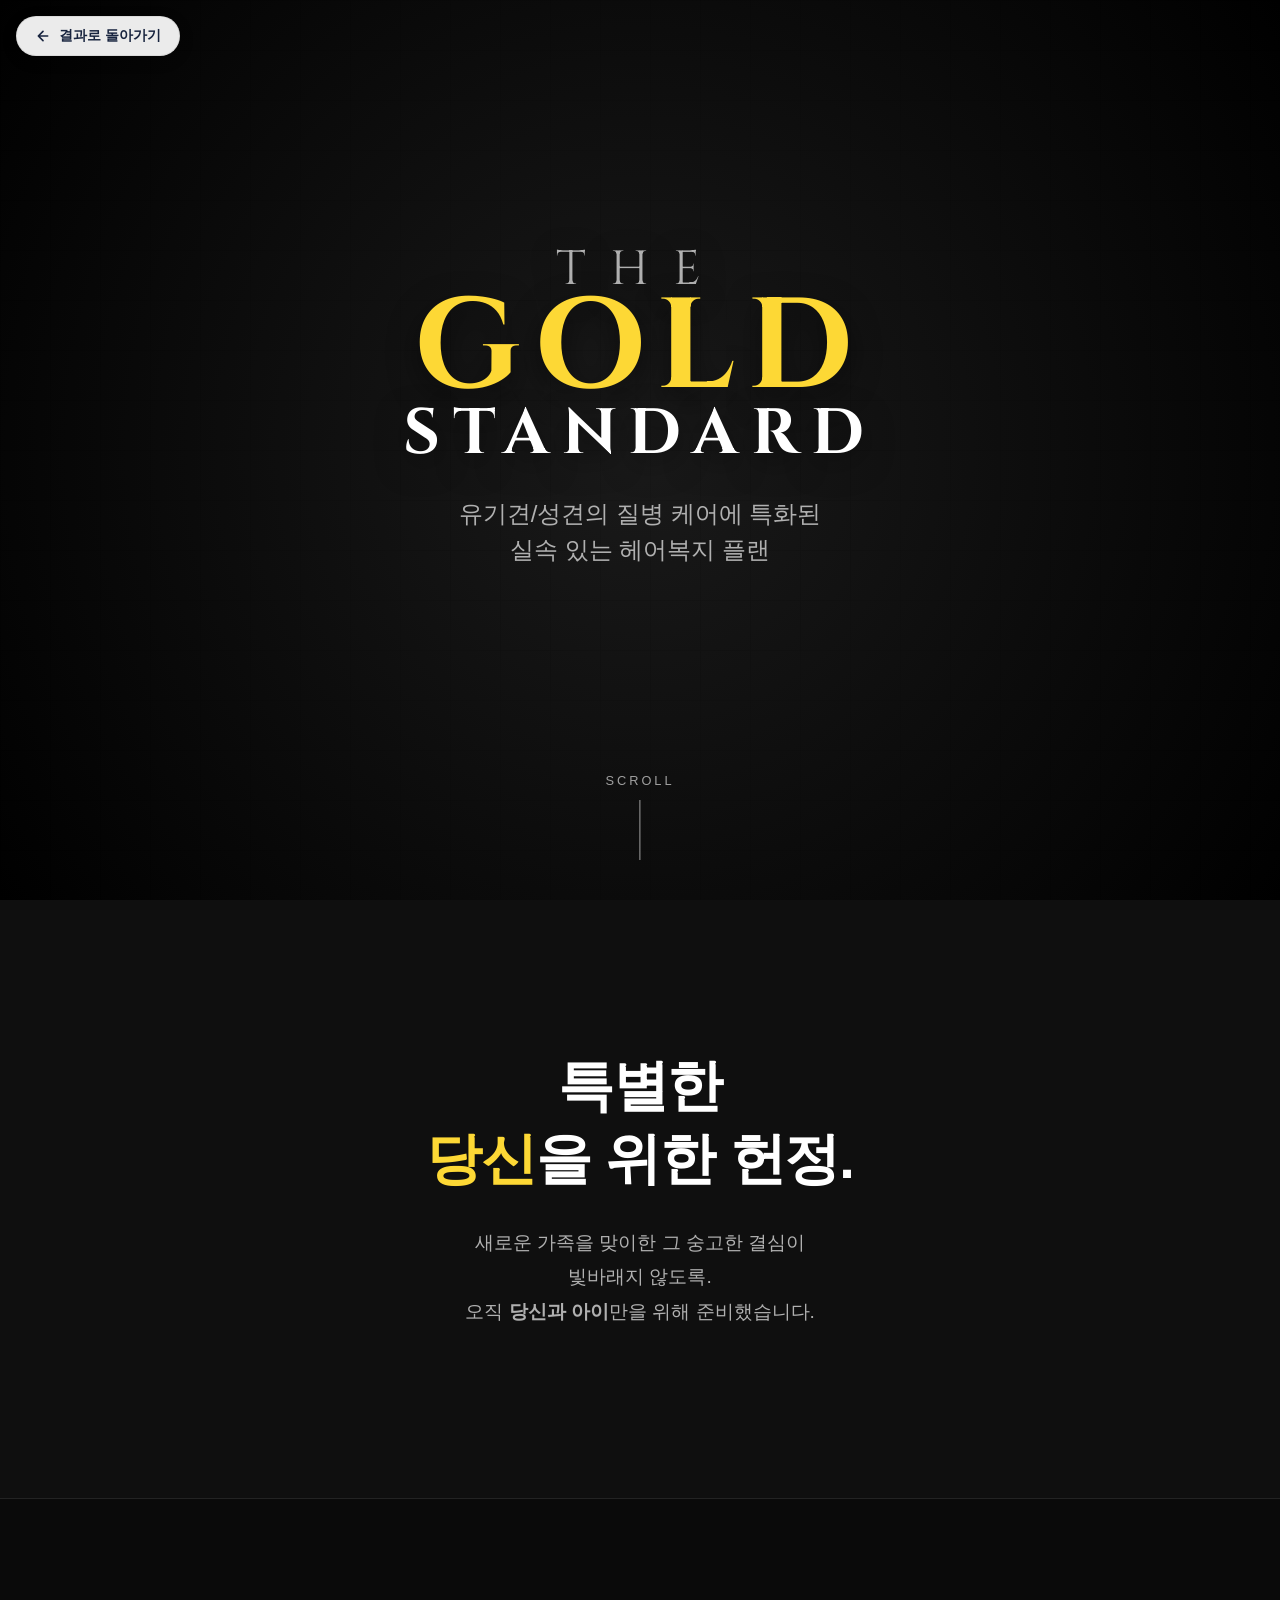
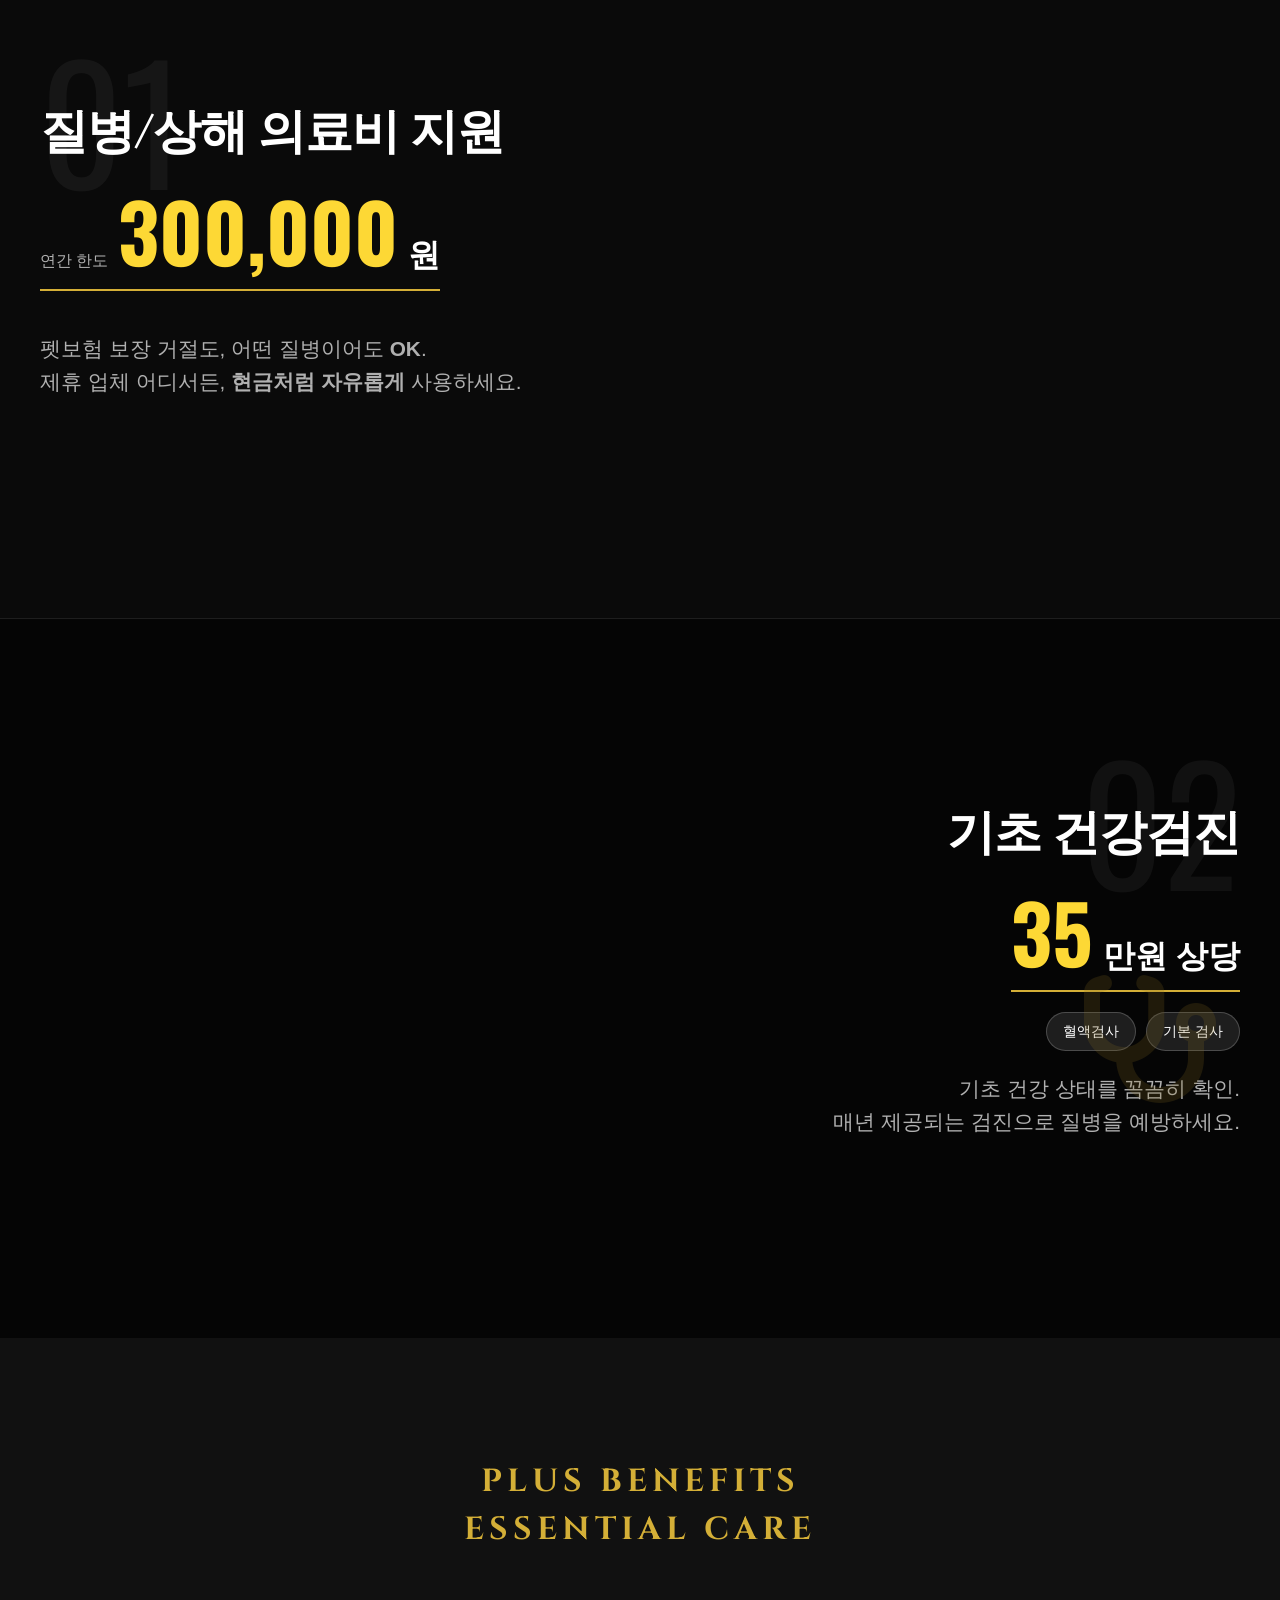
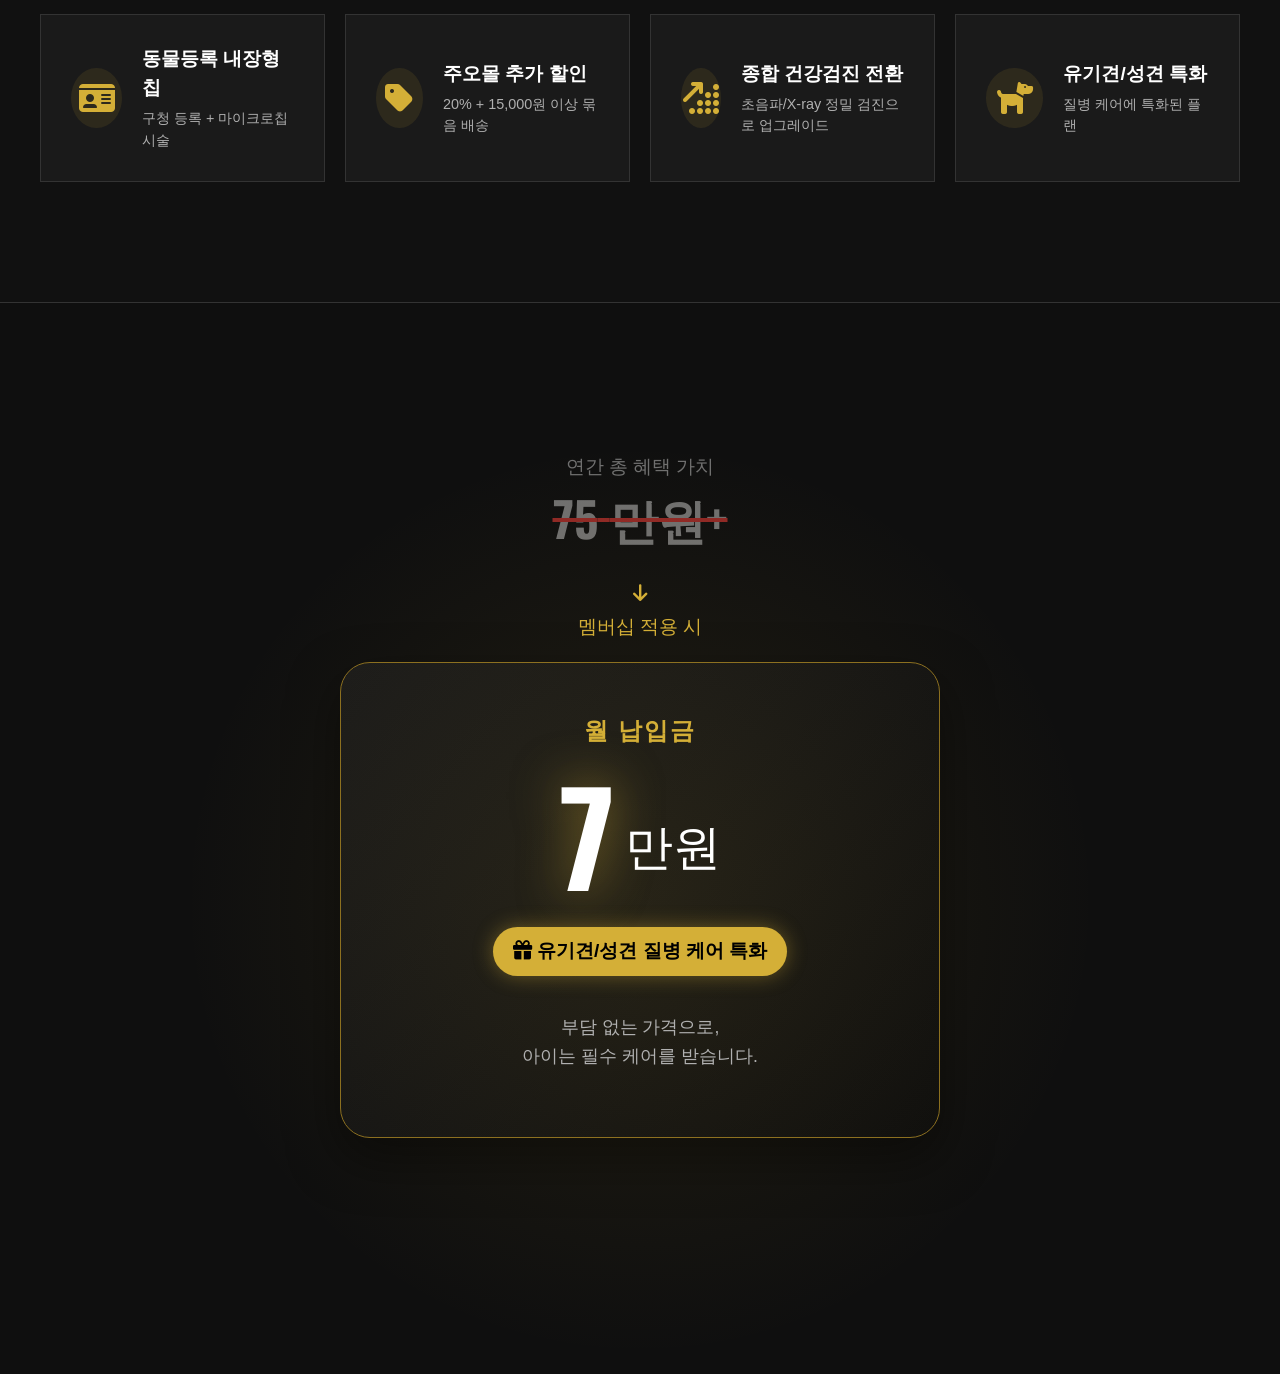
==== membership_gold_detail.html @ 362d3d17 "Add juo adoption counseling wizard with tablet landscape optimization Co-Authored-By: Claude Sonnet " ====
<!DOCTYPE html>
<html lang="ko">

<head>
    <meta charset="UTF-8">
    <meta name="viewport" content="width=device-width, initial-scale=1.0">
    <title>Gold Membership - The Bold Impact</title>
    <link rel="stylesheet" href="https://cdnjs.cloudflare.com/ajax/libs/font-awesome/6.4.0/css/all.min.css">
    <link rel="stylesheet" href="css/membership_gold.css">
</head>

<body>

    <!-- Hero Section -->
    <header class="hero-section">
        <div class="hero-bg"></div>
        <div class="hero-content">
            <h1 class="hero-title">
                <span class="line-1">THE</span>
                <span class="line-2 text-gold">GOLD</span>
                <span class="line-3">STANDARD</span>
            </h1>
            <p class="hero-subtitle">유기견/성견의 질병 케어에 특화된<br>실속 있는 헤어복지 플랜</p>
            <div class="scroll-indicator">
                <span>SCROLL</span>
                <div class="line"></div>
            </div>
        </div>
    </header>

    <!-- Impact Statement -->
    <section class="statement-section">
        <div class="statement-container" data-scroll>
            <h2 class="statement-text">
                특별한<br>
                <span class="text-gold">당신</span>을 위한 헌정.
            </h2>
            <p class="statement-sub">
                새로운 가족을 맞이한 그 숭고한 결심이<br>
                빛바래지 않도록.<br>
                오직 <strong>당신과 아이</strong>만을 위해 준비했습니다.
            </p>
        </div>
    </section>

    <!-- Benefit 1: Medical Support (The Killer Feature) -->
    <section class="benefit-section dark-bg">
        <div class="benefit-content" data-scroll>
            <div class="benefit-number">01</div>
            <h3 class="benefit-title">질병/상해 의료비 지원</h3>
            <div class="benefit-value-box">
                <span class="unit">연간 한도</span>
                <span class="amount text-gold">300,000</span>
                <span class="currency">원</span>
            </div>
            <p class="benefit-desc">
                펫보험 보장 거절도, 어떤 질병이어도 <strong>OK</strong>.<br>
                제휴 업체 어디서든, <strong>현금처럼 자유롭게</strong> 사용하세요.
            </p>
            <div class="visual-bar"></div>
        </div>
    </section>

    <!-- Benefit 2: Checkup -->
    <section class="benefit-section dark-bg-2">
        <div class="benefit-content right-align" data-scroll>
            <div class="benefit-number">02</div>
            <h3 class="benefit-title">기초 건강검진</h3>
            <div class="benefit-value-box">
                <span class="amount text-gold">35</span>
                <span class="currency">만원 상당</span>
            </div>
            <div class="benefit-tags">
                <span class="tag">혈액검사</span>
                <span class="tag">기본 검사</span>
            </div>
            <p class="benefit-desc">
                기초 건강 상태를 꼼꼼히 확인.<br>
                매년 제공되는 검진으로 질병을 예방하세요.
            </p>
            <div class="icon-visual"><i class="fa-solid fa-stethoscope"></i></div>
        </div>
    </section>

    <!-- Benefit List: Essentials -->
    <section class="essentials-section">
        <h3 class="section-header" data-scroll>
            <span class="line-top">PLUS BENEFITS</span><br>
            ESSENTIAL CARE
        </h3>
        <div class="essentials-grid">
            <div class="essential-item" data-scroll>
                <div class="icon-box"><i class="fa-solid fa-id-card"></i></div>
                <div class="text-box">
                    <h4>동물등록 내장형칩</h4>
                    <p>구청 등록 + 마이크로칩 시술</p>
                </div>
            </div>
            <div class="essential-item" data-scroll>
                <div class="icon-box"><i class="fa-solid fa-tag"></i></div>
                <div class="text-box">
                    <h4>주오몰 추가 할인</h4>
                    <p>20% + 15,000원 이상 묶음 배송</p>
                </div>
            </div>
            <div class="essential-item" data-scroll>
                <div class="icon-box"><i class="fa-solid fa-arrow-up-right-dots"></i></div>
                <div class="text-box">
                    <h4>종합 건강검진 전환</h4>
                    <p>초음파/X-ray 정밀 검진으로 업그레이드</p>
                </div>
            </div>
            <div class="essential-item" data-scroll>
                <div class="icon-box"><i class="fa-solid fa-dog"></i></div>
                <div class="text-box">
                    <h4>유기견/성견 특화</h4>
                    <p>질병 케어에 특화된 플랜</p>
                </div>
            </div>
        </div>
    </section>

    <!-- Price Section (Value Breakdown) -->
    <section class="price-section">
        <div class="price-container" data-scroll>

            <!-- Total Value Anchor -->
            <div class="value-anchor">
                <p class="label">연간 총 혜택 가치</p>
                <div class="total-value">
                    <span class="value-amount">75</span>
                    <span class="value-unit">만원+</span>
                </div>
            </div>

            <div class="price-divider">
                <i class="fa-solid fa-arrow-down"></i>
                <span>멤버십 적용 시</span>
            </div>

            <div class="price-card">
                <div class="price-header">
                    <span class="period">월 납입금</span>
                </div>
                <div class="price-display">
                    <span class="amount">7</span>
                    <span class="won">만원</span>
                </div>
                <div class="savings-badge">
                    <i class="fa-solid fa-gift"></i> 유기견/성견 질병 케어 특화
                </div>
                <p class="price-sub">부담 없는 가격으로, <br>아이는 필수 케어를 받습니다.</p>
            </div>

        </div>
    </section>

    <script>
        // Scroll Animation Observer
        const observerOptions = {
            threshold: 0.1,
            rootMargin: "0px 0px -50px 0px"
        };

        const observer = new IntersectionObserver((entries) => {
            entries.forEach(entry => {
                if (entry.isIntersecting) {
                    entry.target.classList.add('visible');
                }
            });
        }, observerOptions);

        document.querySelectorAll('[data-scroll]').forEach(el => {
            observer.observe(el);
        });

    </script>

    <!-- Back to Results -->
    <style>
        .btn-back-results {
            position: fixed;
            top: 1rem;
            left: 1rem;
            z-index: 9999;
            display: inline-flex;
            align-items: center;
            gap: 0.5rem;
            padding: 0.625rem 1.125rem;
            background: rgba(255, 255, 255, 0.92);
            color: #18243f;
            font-family: 'Pretendard', 'Noto Sans KR', sans-serif;
            font-size: 0.875rem;
            font-weight: 600;
            text-decoration: none;
            border-radius: 999px;
            box-shadow: 0 4px 16px rgba(0, 0, 0, 0.14);
            backdrop-filter: blur(10px);
            border: 1px solid rgba(0, 0, 0, 0.07);
            cursor: pointer;
            transition: box-shadow 0.2s ease, transform 0.2s ease;
        }
        .btn-back-results:hover {
            box-shadow: 0 6px 20px rgba(0, 0, 0, 0.2);
            transform: translateY(-1px);
        }
        .btn-back-results svg {
            width: 16px;
            height: 16px;
        }
    </style>
    <button class="btn-back-results" onclick="window.opener ? window.close() : history.back()">
        <svg xmlns="http://www.w3.org/2000/svg" viewBox="0 0 24 24" fill="none" stroke="currentColor" stroke-width="2.5" stroke-linecap="round" stroke-linejoin="round"><path d="M19 12H5M12 5l-7 7 7 7"/></svg>
        결과로 돌아가기
    </button>
</body>

</html>
---- css/membership_gold.css ----
@import url('membership_common.css');
@import url('https://fonts.googleapis.com/css2?family=Cinzel:wght@400;700;900&family=Pretendard:wght@300;400;600;800&family=Oswald:wght@300;500;700&display=swap');

:root {
    --bg-black: #0F0F0F;
    --bg-dark-green: #0A1A15;
    --text-white: #FFFFFF;
    --text-gray: #B0B0B0;

    --gold-main: #D4AF37;
    /* Rich Gold */
    --gold-bright: #FDD835;
    /* High Vis Gold */
    --gold-dark: #8A6E1F;

    --accent-red: #E53935;
    --shadow-gold: 0 0 20px rgba(212, 175, 55, 0.3);
}

* {
    box-sizing: border-box;
}

body {
    background-color: var(--bg-black);
    color: var(--text-white);
    font-family: 'Pretendard', sans-serif;
    margin: 0;
    padding: 0;
    overflow-x: hidden;
    line-height: 1.5;
}

h1,
h2,
h3 {
    font-family: 'Cinzel', serif;
    font-weight: 700;
    margin: 0;
    letter-spacing: -0.02em;
}

.text-gold {
    color: var(--gold-bright);
}

/* --- Hero Section --- */
.hero-section {
    height: 100vh;
    display: flex;
    align-items: center;
    justify-content: center;
    position: relative;
    overflow: hidden;
    background: radial-gradient(circle at center, #1a1a1a 0%, #000000 100%);
}

.hero-bg {
    position: absolute;
    top: 0;
    left: 0;
    width: 100%;
    height: 100%;
    background-image: linear-gradient(rgba(0, 0, 0, 0.3) 1px, transparent 1px),
        linear-gradient(90deg, rgba(0, 0, 0, 0.3) 1px, transparent 1px);
    background-size: 50px 50px;
    opacity: 0.2;
}

.hero-content {
    text-align: center;
    z-index: 2;
    padding-bottom: 60px;
}

.hero-title {
    display: flex;
    flex-direction: column;
    font-size: 6rem;
    line-height: 0.9;
    text-shadow: 0 10px 30px rgba(0, 0, 0, 0.5);
}

.line-1 {
    font-size: 3rem;
    font-weight: 400;
    color: var(--text-gray);
    letter-spacing: 0.5em;
}

.line-2 {
    font-size: 8rem;
    font-weight: 700;
    letter-spacing: 0.1em;
    color: var(--gold-bright);
}

.line-3 {
    font-size: 4rem;
    color: var(--text-white);
    letter-spacing: 0.2em;
}

.hero-subtitle {
    font-size: 1.5rem;
    color: var(--text-gray);
    margin-top: 2rem;
    font-weight: 300;
}

.scroll-indicator {
    position: absolute;
    bottom: 40px;
    left: 50%;
    transform: translateX(-50%);
    display: flex;
    flex-direction: column;
    align-items: center;
    gap: 10px;
    opacity: 0.6;
    animation: fadeInOut 2s infinite;
}

.scroll-indicator span {
    font-size: 0.8rem;
    letter-spacing: 3px;
}

.scroll-indicator .line {
    width: 1px;
    height: 60px;
    background: var(--text-white);
}

@keyframes fadeInOut {

    0%,
    100% {
        opacity: 0.3;
    }

    50% {
        opacity: 1;
    }
}

/* --- Impact Statement --- */
.statement-section {
    padding: 150px 20px;
    background: var(--bg-black);
    text-align: center;
}

.statement-text {
    font-size: 3.5rem;
    font-weight: 900;
    line-height: 1.3;
    font-family: 'Pretendard', sans-serif;
}

.statement-sub {
    font-size: 1.2rem;
    margin-top: 30px;
    color: var(--text-gray);
    line-height: 1.8;
}

/* --- Benefit Sections --- */
.benefit-section {
    min-height: 80vh;
    display: flex;
    align-items: center;
    padding: 80px 40px;
    position: relative;
    border-top: 1px solid rgba(255, 255, 255, 0.1);
}

.dark-bg {
    background: #0A0A0A;
}

.dark-bg-2 {
    background: #050505;
    justify-content: flex-end;
    text-align: right;
}

.benefit-content {
    max-width: 600px;
    opacity: 0;
    transform: translateY(50px);
    transition: all 0.8s ease-out;
}

.benefit-content.visible {
    opacity: 1;
    transform: translateY(0);
}

.benefit-number {
    font-family: 'Oswald', sans-serif;
    font-size: 10rem;
    line-height: 1;
    color: rgba(255, 255, 255, 0.05);
    position: absolute;
    top: -60px;
    left: 0;
    z-index: 0;
    pointer-events: none;
}

.right-align .benefit-number {
    left: auto;
    right: 0;
}

.benefit-title {
    font-size: 3rem;
    margin-bottom: 20px;
    position: relative;
    z-index: 1;
}

.benefit-value-box {
    display: inline-flex;
    align-items: baseline;
    gap: 10px;
    border-bottom: 2px solid var(--gold-main);
    padding-bottom: 10px;
    margin-bottom: 20px;
}

.benefit-value-box.right-mode {
    flex-direction: row-reverse;
    border-bottom: none;
    border-top: 2px solid var(--gold-main);
    padding-top: 10px;
    padding-bottom: 0;
}

.benefit-value-box .unit {
    font-size: 1rem;
    color: var(--text-gray);
}

.benefit-value-box .amount {
    font-family: 'Oswald', sans-serif;
    font-size: 5rem;
    font-weight: 700;
    line-height: 1;
}

.benefit-value-box .currency {
    font-size: 2rem;
    font-weight: 700;
}

.benefit-desc {
    font-size: 1.3rem;
    color: var(--text-gray);
    line-height: 1.6;
}

.benefit-tags {
    display: flex;
    gap: 10px;
    justify-content: flex-end;
    margin-bottom: 20px;
}

.tag {
    background: rgba(255, 255, 255, 0.1);
    padding: 8px 16px;
    border-radius: 20px;
    font-size: 0.9rem;
    border: 1px solid rgba(255, 255, 255, 0.2);
}

.icon-visual {
    font-size: 8rem;
    color: var(--gold-dark);
    opacity: 0.2;
    position: absolute;
    bottom: 20px;
    right: 20px;
}

/* --- Essentials Grid --- */
.essentials-section {
    padding: 120px 20px;
    background: #111;
}

.section-header {
    text-align: center;
    font-size: 2rem;
    color: var(--gold-main);
    margin-bottom: 60px;
    letter-spacing: 5px;
    opacity: 0;
    transform: translateY(20px);
    transition: all 0.6s ease;
}

.section-header.visible {
    opacity: 1;
    transform: translateY(0);
}

.essentials-grid {
    display: grid;
    grid-template-columns: repeat(auto-fit, minmax(280px, 1fr));
    gap: 20px;
    max-width: 1200px;
    margin: 0 auto;
}

.essential-item {
    background: #1A1A1A;
    padding: 30px;
    border: 1px solid #333;
    display: flex;
    align-items: center;
    gap: 20px;
    transition: all 0.3s;
    opacity: 0;
    transform: translateY(30px);
}

.essential-item.visible {
    opacity: 1;
    transform: translateY(0);
}

.essential-item:hover {
    border-color: var(--gold-main);
    background: #222;
    transform: translateX(10px);
}

.icon-box {
    font-size: 2rem;
    color: var(--gold-main);
    width: 60px;
    height: 60px;
    background: rgba(212, 175, 55, 0.1);
    display: flex;
    align-items: center;
    justify-content: center;
    border-radius: 50%;
}

.text-box h4 {
    font-size: 1.2rem;
    margin: 0 0 5px 0;
    color: white;
}

.text-box p {
    font-size: 0.9rem;
    margin: 0;
    color: var(--text-gray);
}

/* --- Price Section --- */
/* --- Price Section --- */
.price-section {
    padding: 150px 20px;
    background: var(--bg-black);
    text-align: center;
    border-top: 1px solid #333;
}

.price-container {
    opacity: 0;
    transform: scale(0.9);
    transition: all 0.8s ease;
    max-width: 600px;
    margin: 0 auto;
}

.price-container.visible {
    opacity: 1;
    transform: scale(1);
}

.value-anchor {
    text-align: center;
    margin-bottom: 30px;
    opacity: 0.6;
}

.value-anchor .label {
    font-size: 1.2rem;
    color: var(--text-gray);
    margin: 0;
}

.value-anchor .total-value {
    font-size: 3rem;
    color: var(--text-gray);
    font-weight: 700;
    text-decoration: line-through;
    text-decoration-color: var(--accent-red);
    font-family: 'Oswald', sans-serif;
}

.price-divider {
    text-align: center;
    color: var(--gold-main);
    margin: 20px 0;
    font-size: 1.2rem;
    display: flex;
    flex-direction: column;
    align-items: center;
    gap: 10px;
}

.price-card {
    background: linear-gradient(135deg, #1a1a1a 0%, #0d0d0d 100%);
    border: 1px solid var(--gold-dark);
    border-radius: 30px;
    padding: 50px;
    box-shadow: 0 20px 50px rgba(0, 0, 0, 0.5);
    position: relative;
    overflow: visible;
}

/* Gold Glow Background Effect */
.price-card::before {
    content: '';
    position: absolute;
    top: -50%;
    left: -50%;
    width: 200%;
    height: 200%;
    background: radial-gradient(circle, rgba(212, 175, 55, 0.1) 0%, transparent 60%);
    animation: pulseGlow 4s infinite alternate;
    z-index: 0;
}

@keyframes pulseGlow {
    0% {
        transform: scale(1);
        opacity: 0.5;
    }

    100% {
        transform: scale(1.2);
        opacity: 0.8;
    }
}

.price-header {
    margin-bottom: 20px;
    position: relative;
    z-index: 1;
}

.price-header .period {
    font-size: 1.5rem;
    color: var(--gold-main);
    letter-spacing: 2px;
    font-weight: 600;
}

.price-display {
    position: relative;
    z-index: 1;
    margin-bottom: 30px;
    font-family: 'Oswald', sans-serif;
    display: flex;
    align-items: center;
    justify-content: center;
    gap: 10px;
    color: white;
}

/* Huge Price Number */
.price-display .amount {
    font-size: 8rem;
    color: white;
    text-shadow: 0 0 50px rgba(212, 175, 55, 0.6);
    font-weight: 700;
    line-height: 1;
}

.price-display .currency {
    font-size: 2rem;
    color: var(--text-gray);
}

.price-display .won {
    font-size: 3rem;
    font-weight: 300;
    margin-top: 20px;
}


.savings-badge {
    display: inline-block;
    background: var(--gold-main);
    color: black;
    font-weight: 700;
    padding: 10px 20px;
    border-radius: 50px;
    font-size: 1.2rem;
    margin-bottom: 20px;
    position: relative;
    z-index: 1;
    box-shadow: 0 0 20px rgba(212, 175, 55, 0.4);
    animation: bounceBadge 2s infinite;
}

@keyframes bounceBadge {

    0%,
    20%,
    50%,
    80%,
    100% {
        transform: translateY(0);
    }

    40% {
        transform: translateY(-5px);
    }

    60% {
        transform: translateY(-3px);
    }
}

.price-sub {
    font-size: 1.1rem;
    color: var(--text-gray);
    position: relative;
    z-index: 1;
    line-height: 1.6;
}

.join-btn {
    margin-top: 60px;
    background: var(--gold-main);
    color: black;
    font-size: 1.5rem;
    font-weight: 800;
    padding: 25px 80px;
    border: none;
    cursor: pointer;
    transition: all 0.3s;
    text-transform: uppercase;
    letter-spacing: 2px;
}

.join-btn:hover {
    background: var(--gold-bright);
    box-shadow: 0 0 30px var(--gold-main);
    transform: scale(1.05);
}

@media (max-width: 768px) {
    .line-2 {
        font-size: 5rem;
    }

    .line-1,
    .line-3 {
        font-size: 2rem;
    }

    .hero-title {
        font-size: 3rem;
    }

    .benefit-section {
        flex-direction: column;
        text-align: left;
        padding: 60px 20px;
    }

    .dark-bg-2 {
        text-align: left;
        justify-content: flex-start;
    }

    .benefit-tags {
        justify-content: flex-start;
    }

    .right-align .benefit-number {
        left: 0;
        right: auto;
    }

    .benefit-value-box .amount {
        font-size: 4rem;
    }

    .price-display .amount {
        font-size: 5rem;
    }
}
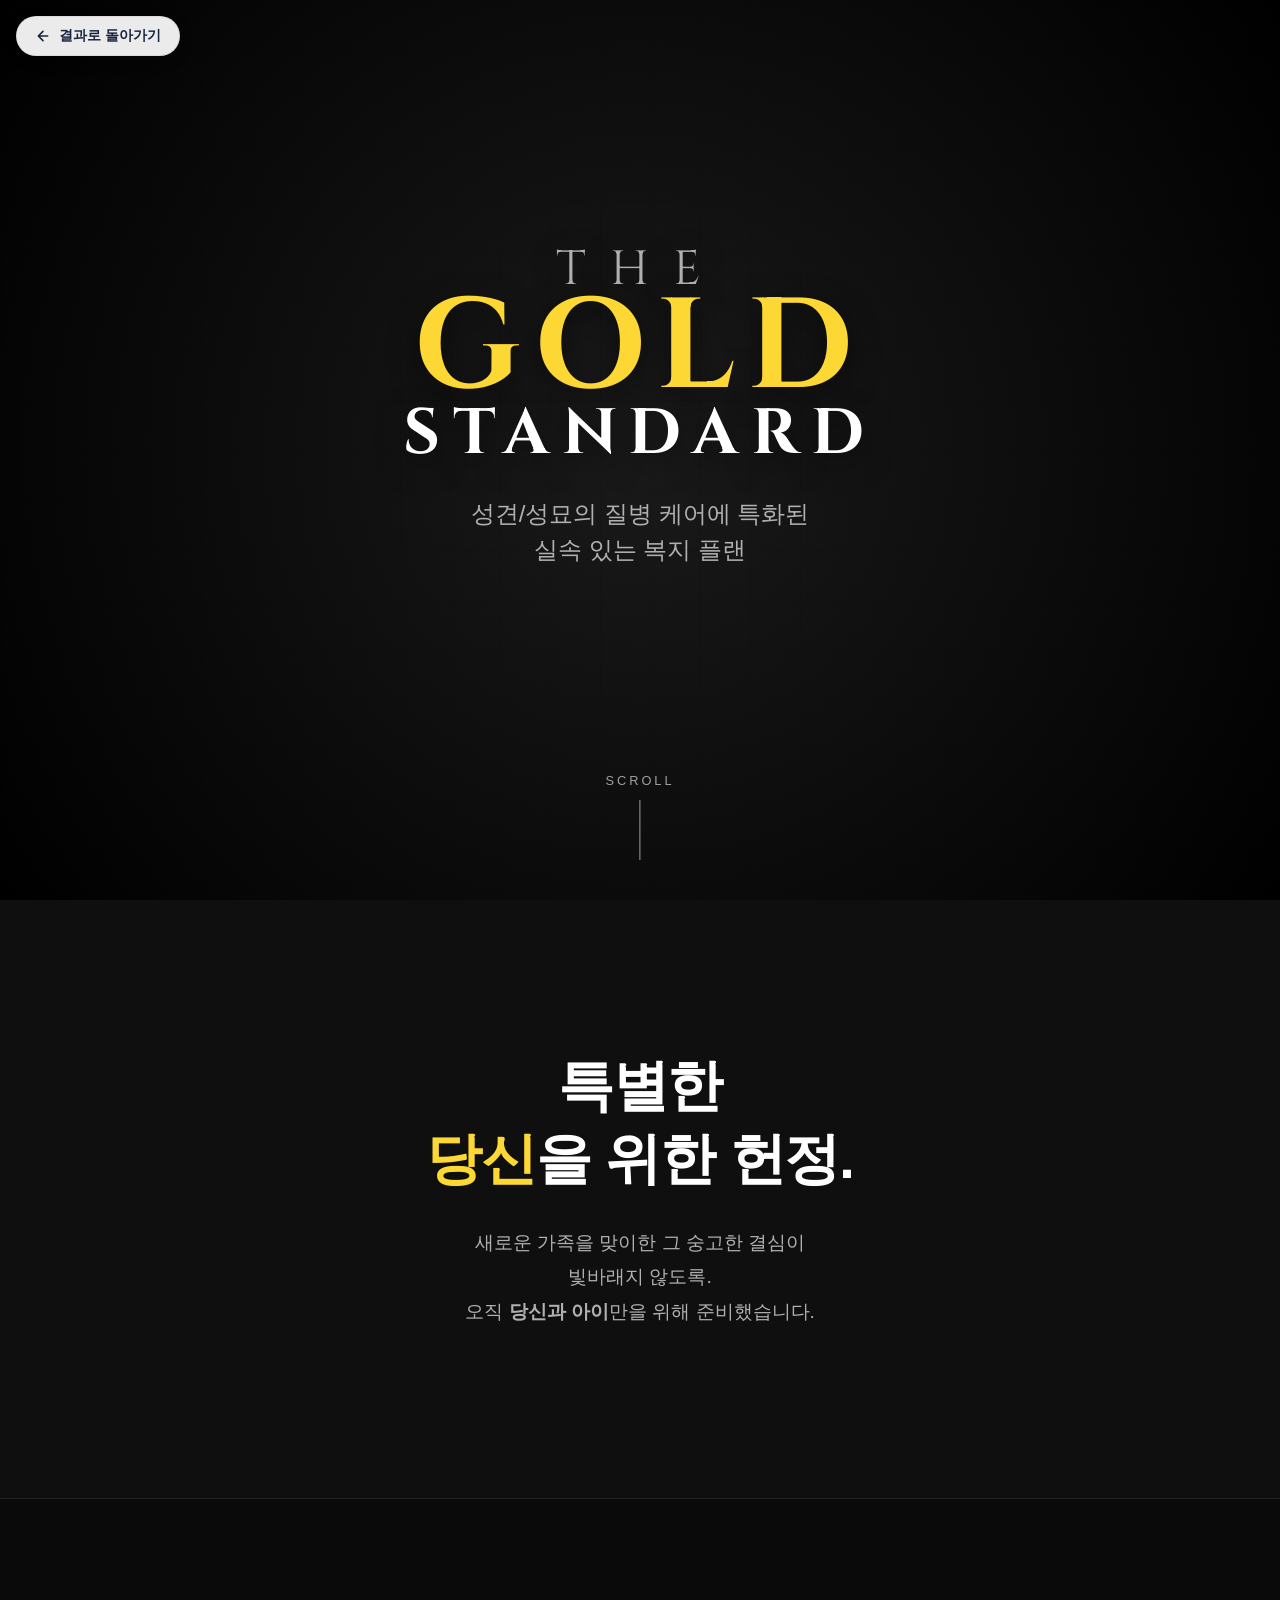
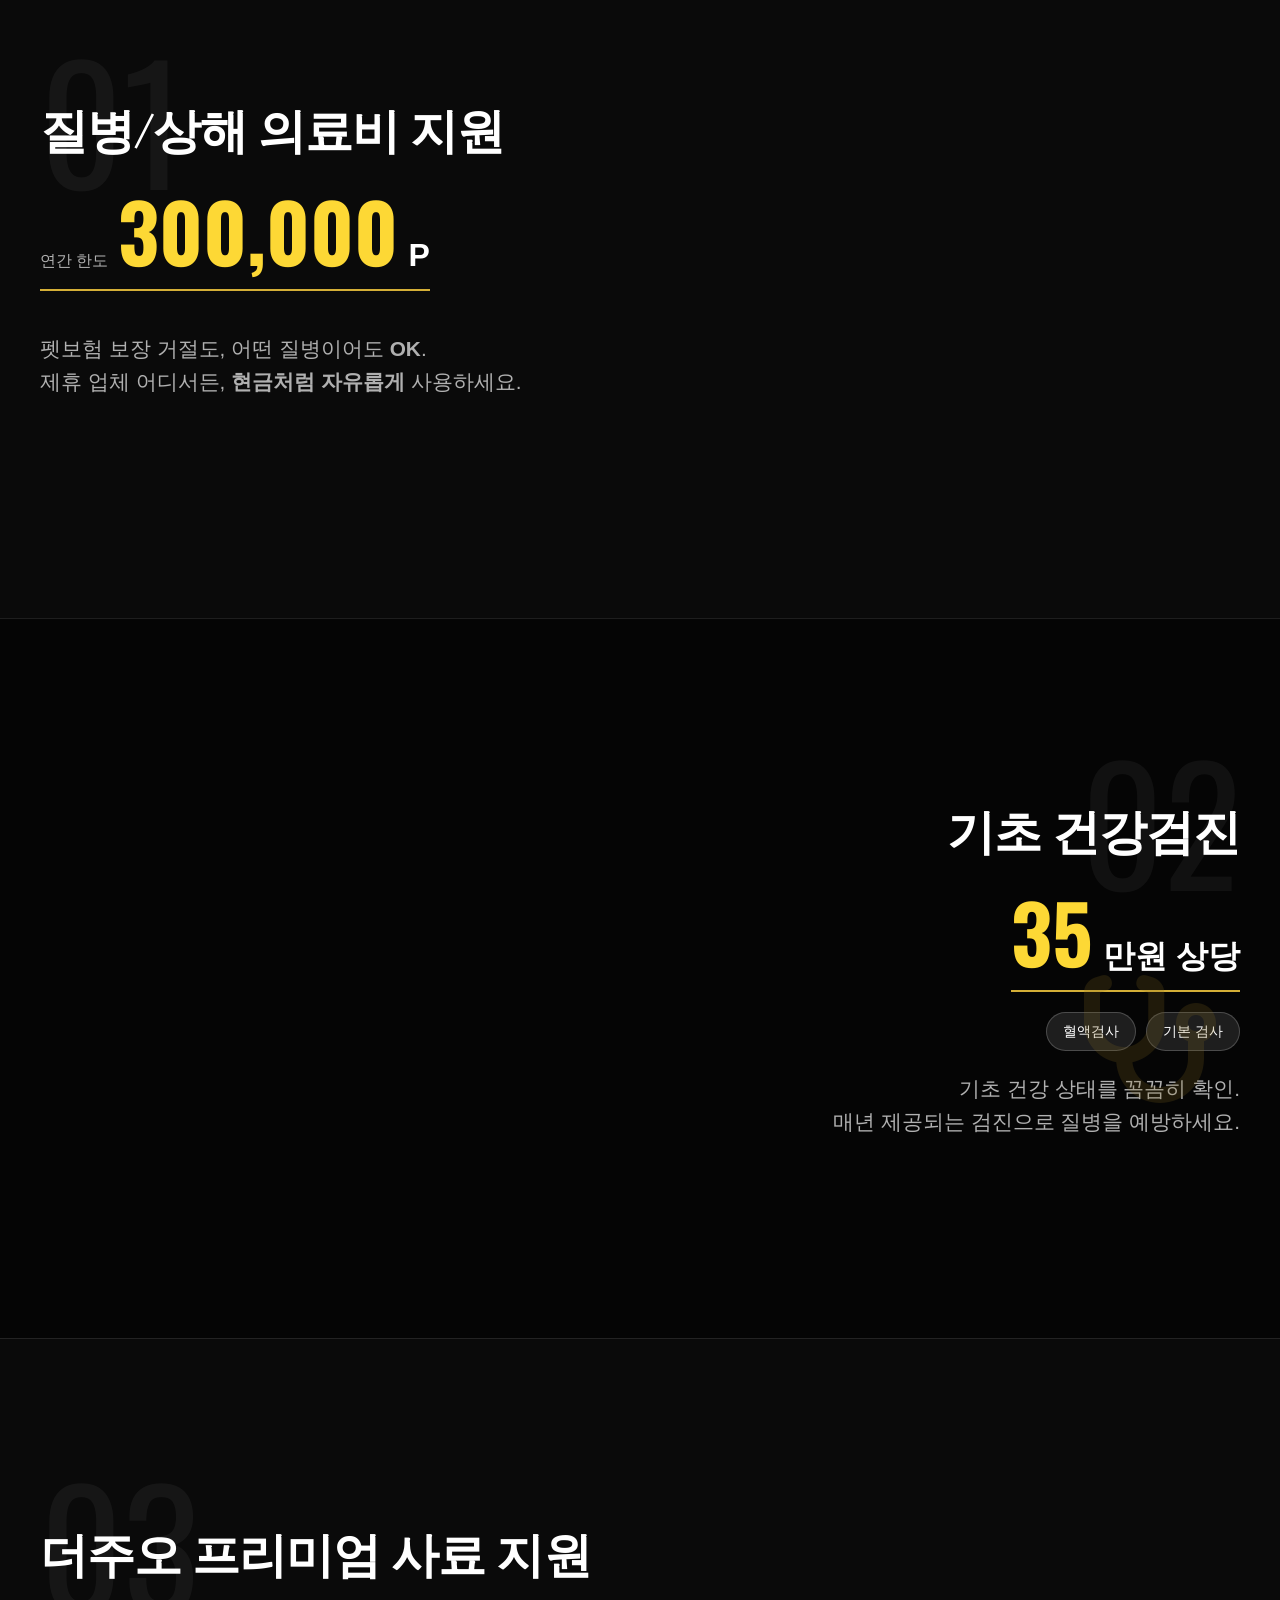
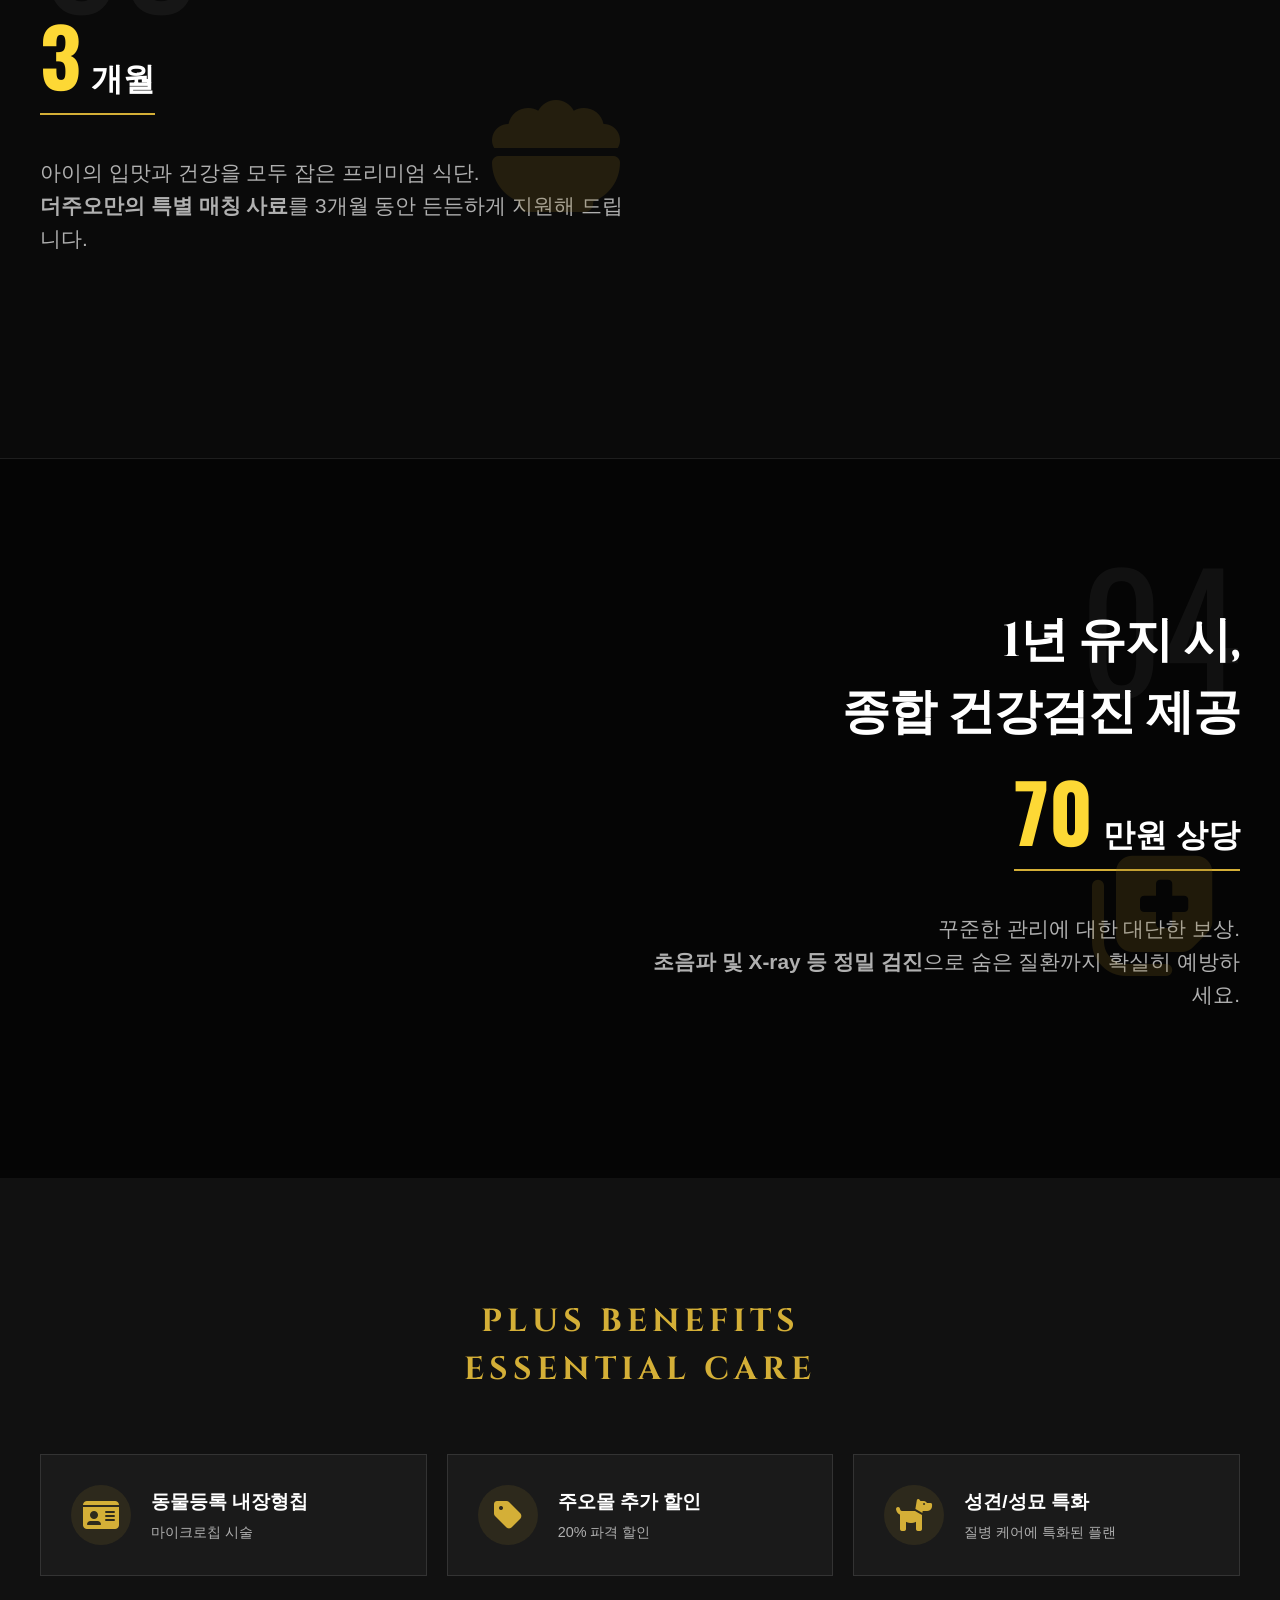
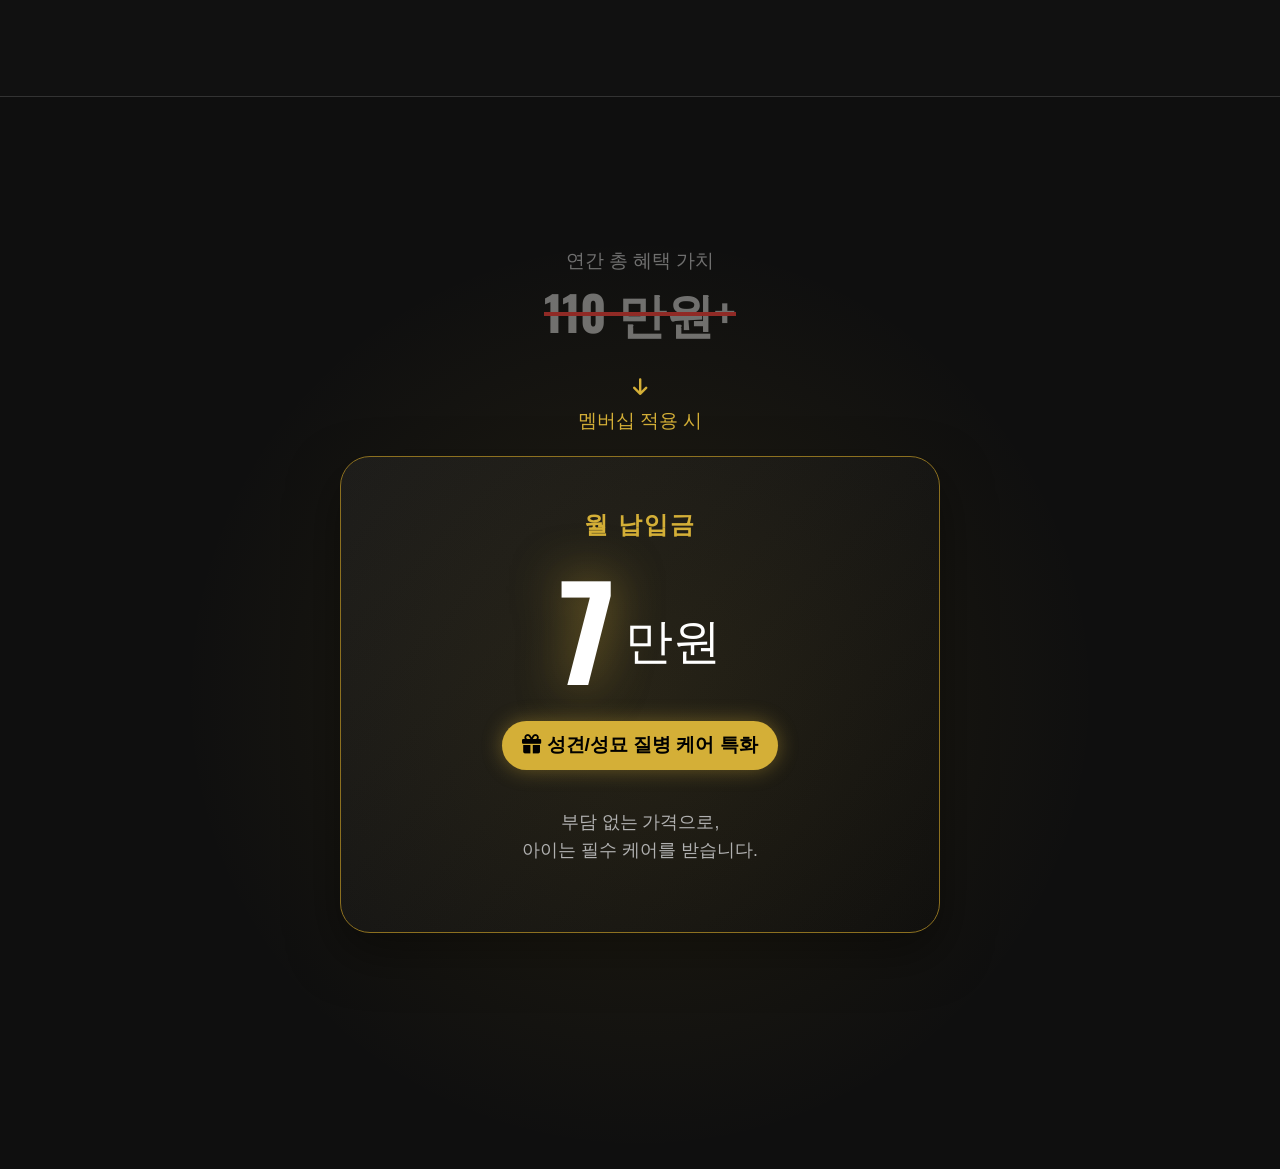
==== commit 576c1c38: "fix1" ====
--- a/membership_gold_detail.html
+++ b/membership_gold_detail.html
@@ -20,7 +20,7 @@
                 <span class="line-2 text-gold">GOLD</span>
                 <span class="line-3">STANDARD</span>
             </h1>
-            <p class="hero-subtitle">유기견/성견의 질병 케어에 특화된<br>실속 있는 헤어복지 플랜</p>
+            <p class="hero-subtitle">성견/성묘의 질병 케어에 특화된<br>실속 있는 복지 플랜</p>
             <div class="scroll-indicator">
                 <span>SCROLL</span>
                 <div class="line"></div>
@@ -51,7 +51,7 @@
             <div class="benefit-value-box">
                 <span class="unit">연간 한도</span>
                 <span class="amount text-gold">300,000</span>
-                <span class="currency">원</span>
+                <span class="currency">P</span>
             </div>
             <p class="benefit-desc">
                 펫보험 보장 거절도, 어떤 질병이어도 <strong>OK</strong>.<br>
@@ -79,6 +79,40 @@
                 매년 제공되는 검진으로 질병을 예방하세요.
             </p>
             <div class="icon-visual"><i class="fa-solid fa-stethoscope"></i></div>
+        </div>
+    </section>
+
+    <!-- Benefit 3: Premium Food -->
+    <section class="benefit-section dark-bg">
+        <div class="benefit-content" data-scroll>
+            <div class="benefit-number">03</div>
+            <h3 class="benefit-title">더주오 프리미엄 사료 지원</h3>
+            <div class="benefit-value-box">
+                <span class="amount text-gold">3</span>
+                <span class="currency">개월</span>
+            </div>
+            <p class="benefit-desc">
+                아이의 입맛과 건강을 모두 잡은 프리미엄 식단.<br>
+                <strong>더주오만의 특별 매칭 사료</strong>를 3개월 동안 든든하게 지원해 드립니다.
+            </p>
+            <div class="icon-visual"><i class="fa-solid fa-bowl-food"></i></div>
+        </div>
+    </section>
+
+    <!-- Benefit 4: 1 Year Maintenance Reward Checkup -->
+    <section class="benefit-section dark-bg-2">
+        <div class="benefit-content right-align" data-scroll>
+            <div class="benefit-number">04</div>
+            <h3 class="benefit-title">1년 유지 시,<br>종합 건강검진 제공</h3>
+            <div class="benefit-value-box">
+                <span class="amount text-gold">70</span>
+                <span class="currency">만원 상당</span>
+            </div>
+            <p class="benefit-desc">
+                꾸준한 관리에 대한 대단한 보상.<br>
+                <strong>초음파 및 X-ray 등 정밀 검진</strong>으로 숨은 질환까지 확실히 예방하세요.
+            </p>
+            <div class="icon-visual"><i class="fa-solid fa-notes-medical"></i></div>
         </div>
     </section>
 
@@ -93,27 +127,20 @@
                 <div class="icon-box"><i class="fa-solid fa-id-card"></i></div>
                 <div class="text-box">
                     <h4>동물등록 내장형칩</h4>
-                    <p>구청 등록 + 마이크로칩 시술</p>
+                    <p>마이크로칩 시술</p>
                 </div>
             </div>
             <div class="essential-item" data-scroll>
                 <div class="icon-box"><i class="fa-solid fa-tag"></i></div>
                 <div class="text-box">
                     <h4>주오몰 추가 할인</h4>
-                    <p>20% + 15,000원 이상 묶음 배송</p>
-                </div>
-            </div>
-            <div class="essential-item" data-scroll>
-                <div class="icon-box"><i class="fa-solid fa-arrow-up-right-dots"></i></div>
-                <div class="text-box">
-                    <h4>종합 건강검진 전환</h4>
-                    <p>초음파/X-ray 정밀 검진으로 업그레이드</p>
+                    <p>20% 파격 할인</p>
                 </div>
             </div>
             <div class="essential-item" data-scroll>
                 <div class="icon-box"><i class="fa-solid fa-dog"></i></div>
                 <div class="text-box">
-                    <h4>유기견/성견 특화</h4>
+                    <h4>성견/성묘 특화</h4>
                     <p>질병 케어에 특화된 플랜</p>
                 </div>
             </div>
@@ -128,7 +155,7 @@
             <div class="value-anchor">
                 <p class="label">연간 총 혜택 가치</p>
                 <div class="total-value">
-                    <span class="value-amount">75</span>
+                    <span class="value-amount">110</span>
                     <span class="value-unit">만원+</span>
                 </div>
             </div>
@@ -147,7 +174,7 @@
                     <span class="won">만원</span>
                 </div>
                 <div class="savings-badge">
-                    <i class="fa-solid fa-gift"></i> 유기견/성견 질병 케어 특화
+                    <i class="fa-solid fa-gift"></i> 성견/성묘 질병 케어 특화
                 </div>
                 <p class="price-sub">부담 없는 가격으로, <br>아이는 필수 케어를 받습니다.</p>
             </div>
@@ -200,17 +227,22 @@
             cursor: pointer;
             transition: box-shadow 0.2s ease, transform 0.2s ease;
         }
+
         .btn-back-results:hover {
             box-shadow: 0 6px 20px rgba(0, 0, 0, 0.2);
             transform: translateY(-1px);
         }
+
         .btn-back-results svg {
             width: 16px;
             height: 16px;
         }
     </style>
     <button class="btn-back-results" onclick="window.opener ? window.close() : history.back()">
-        <svg xmlns="http://www.w3.org/2000/svg" viewBox="0 0 24 24" fill="none" stroke="currentColor" stroke-width="2.5" stroke-linecap="round" stroke-linejoin="round"><path d="M19 12H5M12 5l-7 7 7 7"/></svg>
+        <svg xmlns="http://www.w3.org/2000/svg" viewBox="0 0 24 24" fill="none" stroke="currentColor" stroke-width="2.5"
+            stroke-linecap="round" stroke-linejoin="round">
+            <path d="M19 12H5M12 5l-7 7 7 7" />
+        </svg>
         결과로 돌아가기
     </button>
 </body>
